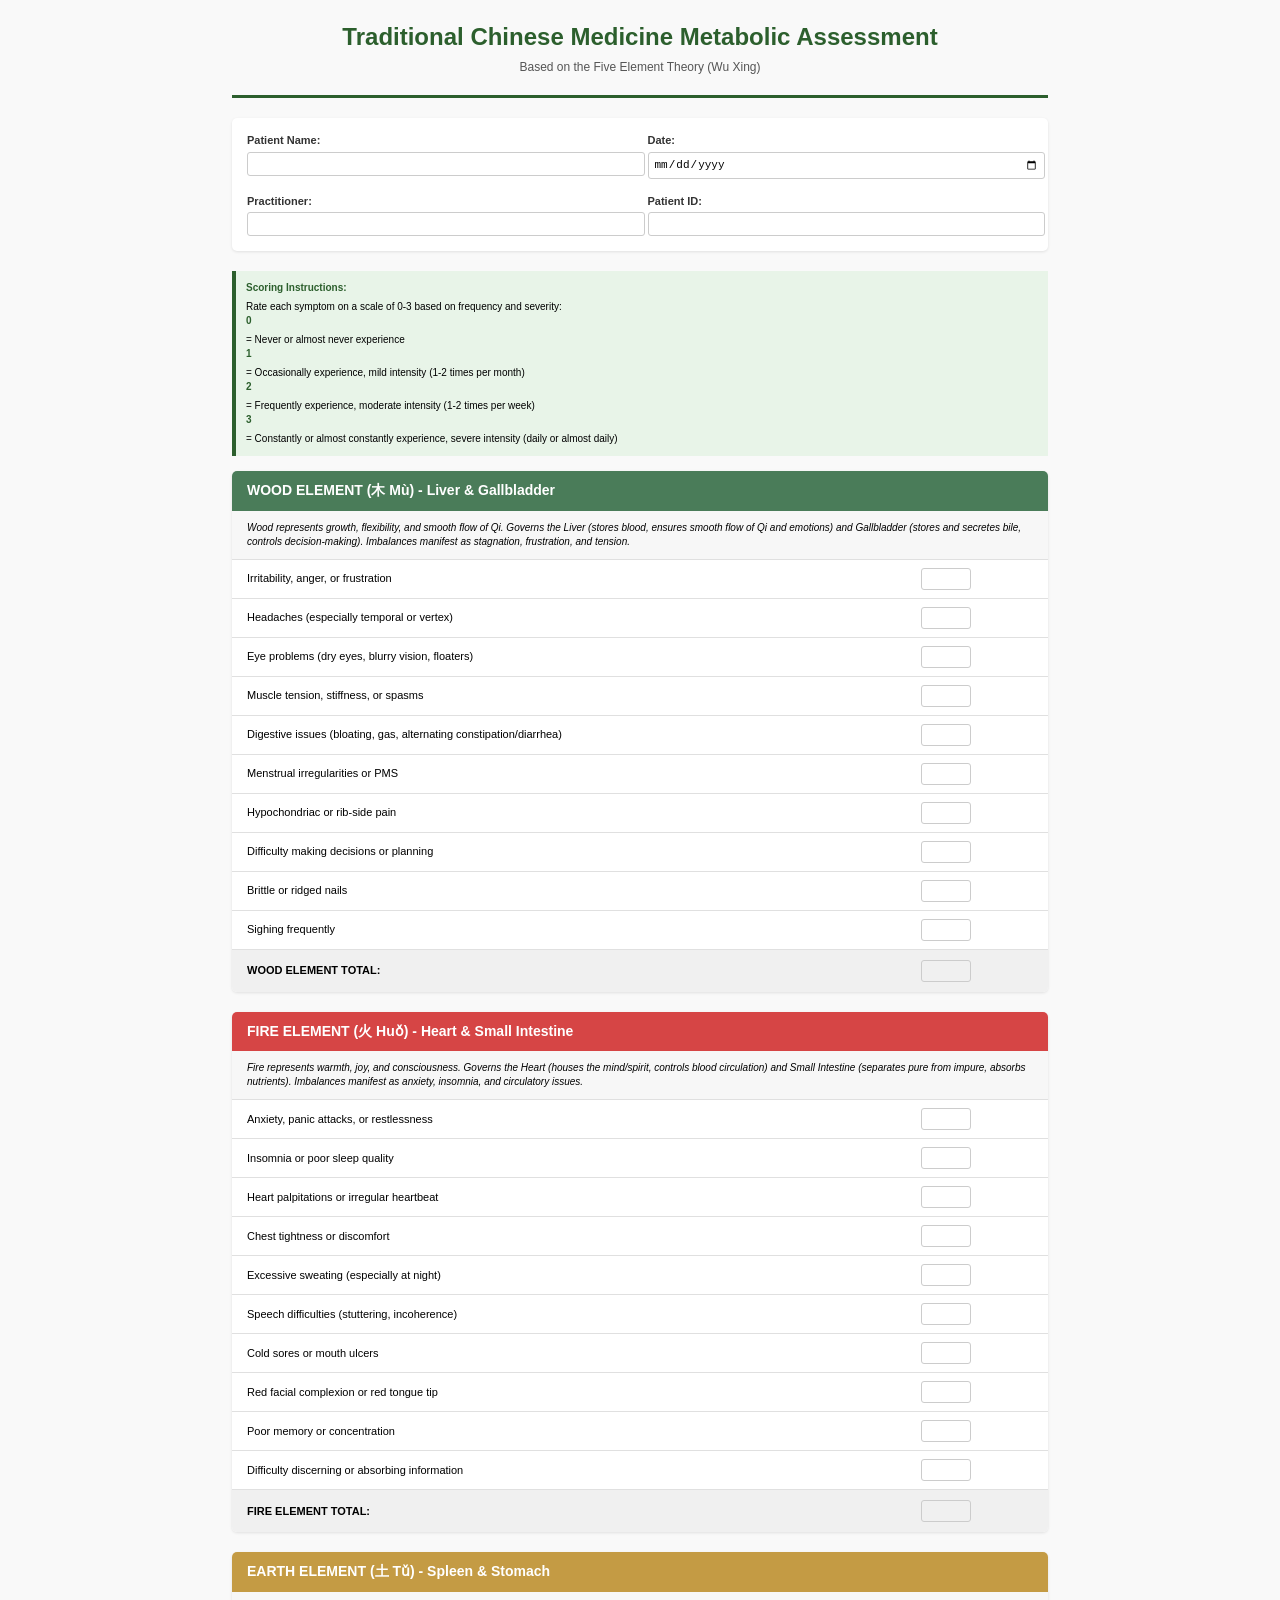
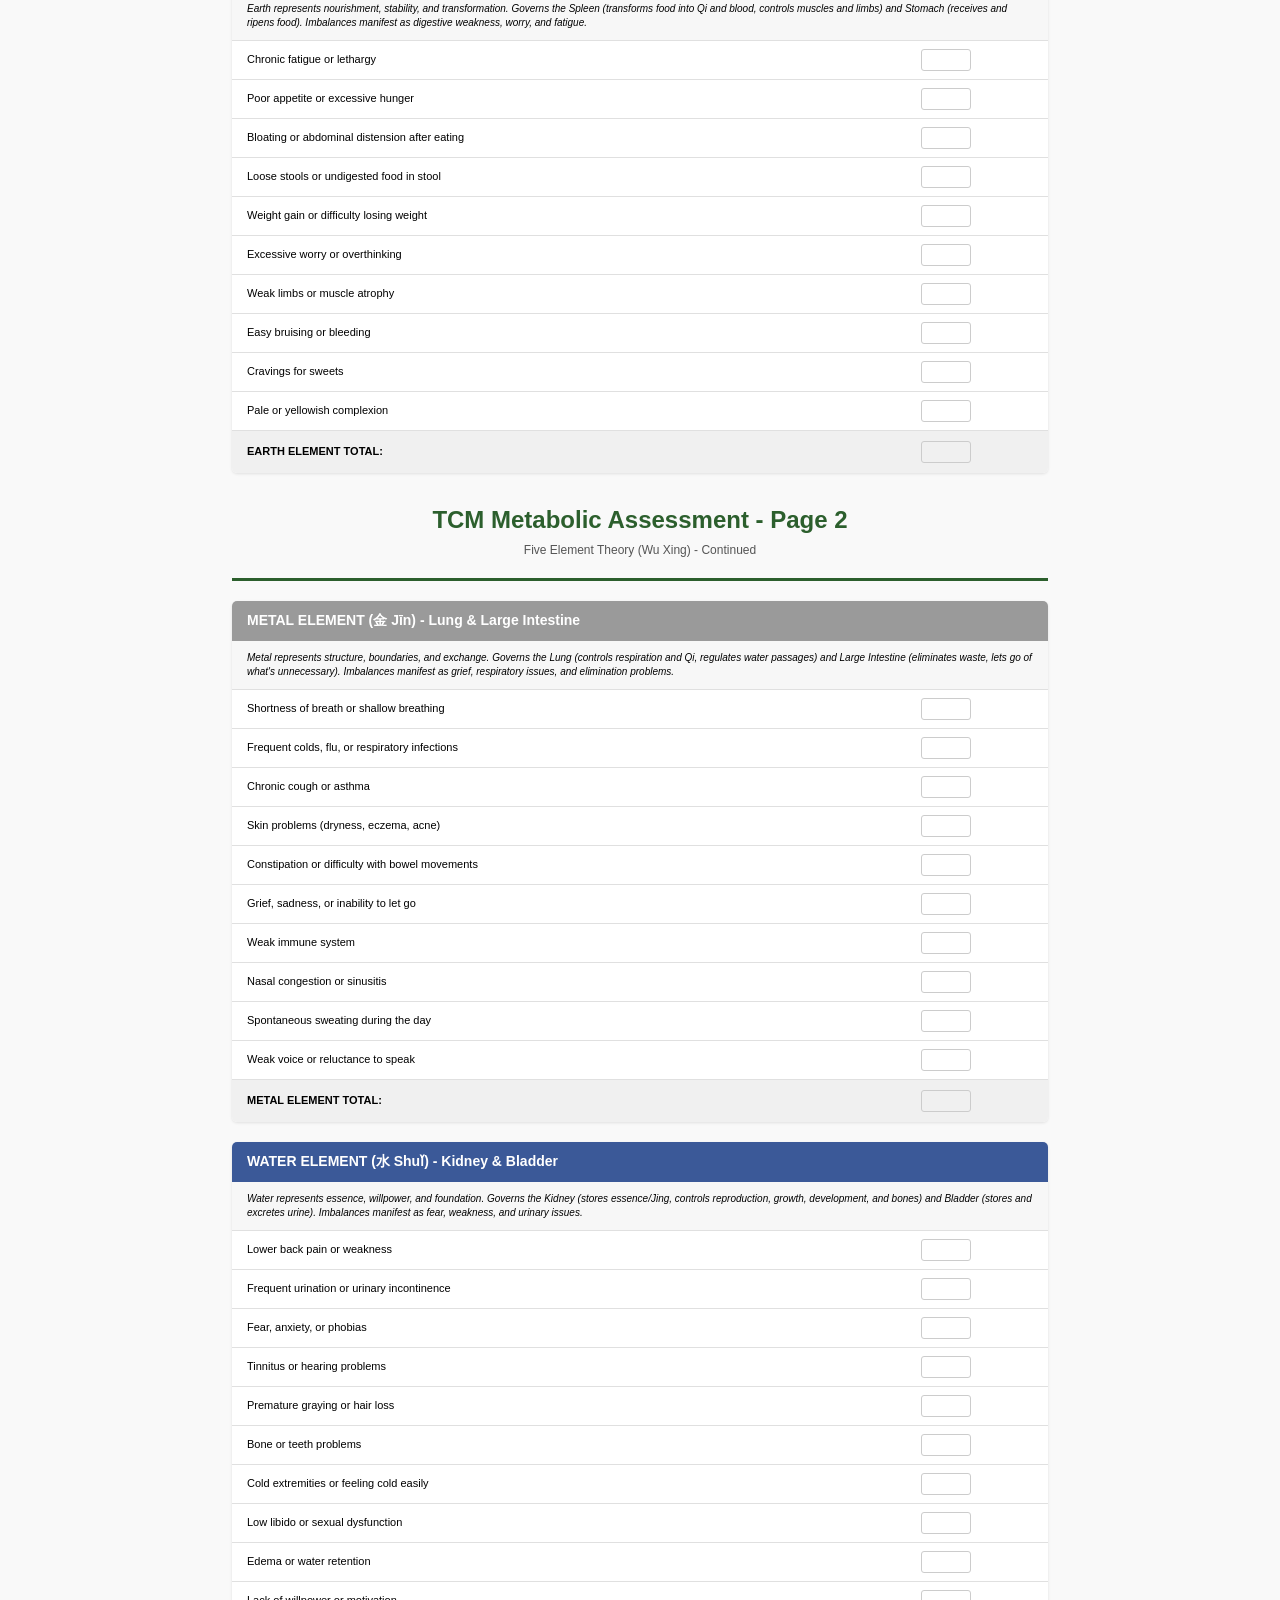
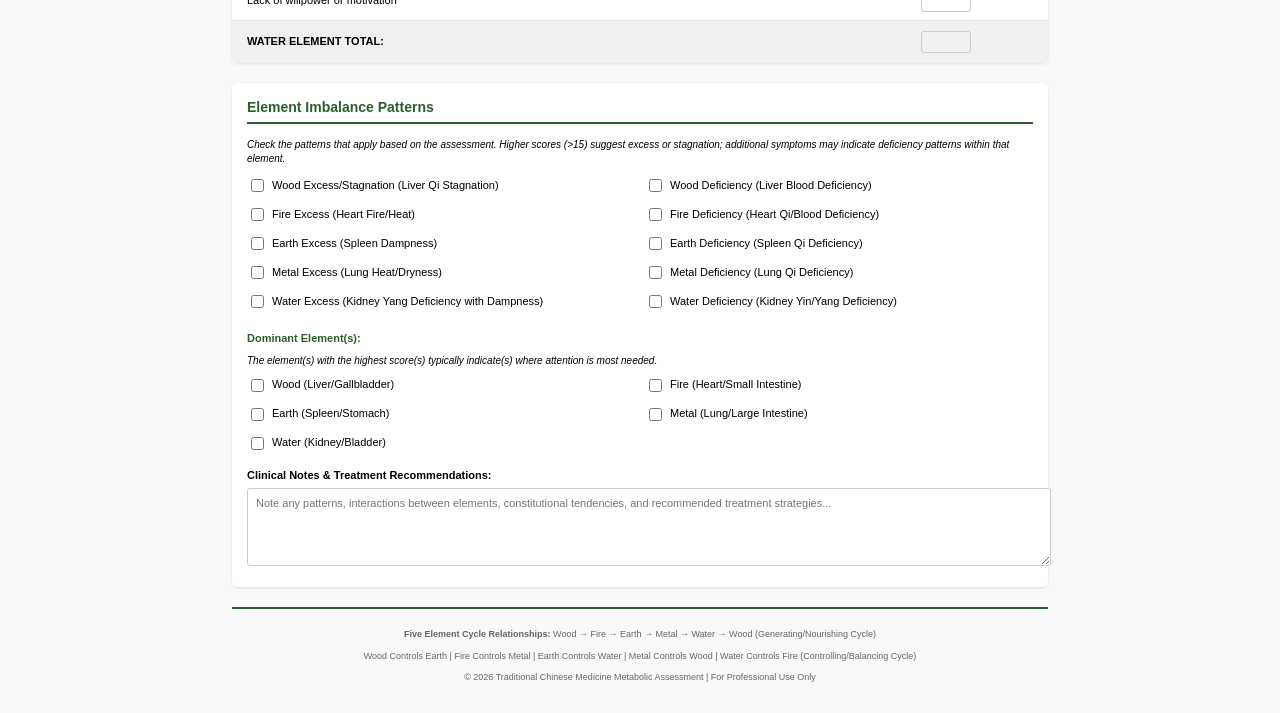
==== tcm_metabolic_assessment.html @ c6892fbf "Create TCM metabolic assessment form with 5 Element Theory alignment Co-authored-by: SavoryApple <97" ====
<!DOCTYPE html>
<html lang="en">
<head>
    <meta charset="UTF-8">
    <meta name="viewport" content="width=device-width, initial-scale=1.0">
    <title>TCM Metabolic Assessment - 5 Element Theory</title>
    <style>
        @media print {
            body {
                margin: 0;
                padding: 0.5in;
            }
            .page-break {
                page-break-after: always;
            }
            input[type="number"] {
                border: none;
                border-bottom: 1px solid #000;
                width: 30px;
            }
        }
        
        body {
            font-family: 'Arial', sans-serif;
            line-height: 1.4;
            max-width: 8.5in;
            margin: 0 auto;
            padding: 20px;
            background-color: #f9f9f9;
        }
        
        .header {
            text-align: center;
            margin-bottom: 20px;
            border-bottom: 3px solid #2c5f2d;
            padding-bottom: 15px;
        }
        
        .header h1 {
            margin: 0;
            color: #2c5f2d;
            font-size: 24px;
        }
        
        .header p {
            margin: 5px 0;
            color: #555;
            font-size: 12px;
        }
        
        .patient-info {
            display: grid;
            grid-template-columns: 1fr 1fr;
            gap: 15px;
            margin-bottom: 20px;
            background: white;
            padding: 15px;
            border-radius: 5px;
            box-shadow: 0 1px 3px rgba(0,0,0,0.1);
        }
        
        .patient-info label {
            display: block;
            font-weight: bold;
            margin-bottom: 3px;
            font-size: 11px;
            color: #333;
        }
        
        .patient-info input {
            width: 100%;
            padding: 5px;
            border: 1px solid #ccc;
            border-radius: 3px;
            font-size: 11px;
        }
        
        .scoring-guide {
            background: #e8f4e8;
            padding: 10px;
            margin-bottom: 15px;
            border-left: 4px solid #2c5f2d;
            font-size: 10px;
        }
        
        .scoring-guide strong {
            display: block;
            margin-bottom: 5px;
            color: #2c5f2d;
        }
        
        .element-section {
            margin-bottom: 20px;
            background: white;
            border-radius: 5px;
            box-shadow: 0 1px 3px rgba(0,0,0,0.1);
            overflow: hidden;
        }
        
        .element-header {
            padding: 10px 15px;
            color: white;
            font-weight: bold;
            font-size: 14px;
        }
        
        .wood-header { background: #4a7c59; }
        .fire-header { background: #d64545; }
        .earth-header { background: #c49b44; }
        .metal-header { background: #9a9a9a; }
        .water-header { background: #3b5998; }
        
        .element-description {
            padding: 10px 15px;
            background: #f7f7f7;
            font-size: 10px;
            font-style: italic;
            border-bottom: 1px solid #e0e0e0;
        }
        
        .symptoms-table {
            width: 100%;
            border-collapse: collapse;
        }
        
        .symptoms-table tr {
            border-bottom: 1px solid #e0e0e0;
        }
        
        .symptoms-table tr:last-child {
            border-bottom: none;
        }
        
        .symptoms-table td {
            padding: 8px 15px;
            font-size: 11px;
        }
        
        .symptom-name {
            width: 75%;
        }
        
        .symptom-score {
            width: 25%;
            text-align: center;
        }
        
        .symptom-score input {
            width: 40px;
            padding: 4px;
            text-align: center;
            border: 1px solid #ccc;
            border-radius: 3px;
            font-size: 11px;
        }
        
        .total-row {
            background: #f0f0f0;
            font-weight: bold;
        }
        
        .total-row td {
            padding: 10px 15px;
        }
        
        .imbalance-section {
            margin-top: 20px;
            background: white;
            padding: 15px;
            border-radius: 5px;
            box-shadow: 0 1px 3px rgba(0,0,0,0.1);
        }
        
        .imbalance-section h3 {
            margin-top: 0;
            color: #2c5f2d;
            font-size: 14px;
            border-bottom: 2px solid #2c5f2d;
            padding-bottom: 5px;
        }
        
        .imbalance-grid {
            display: grid;
            grid-template-columns: 1fr 1fr;
            gap: 10px;
            margin-top: 10px;
        }
        
        .imbalance-item {
            display: flex;
            align-items: center;
            font-size: 11px;
        }
        
        .imbalance-item input[type="checkbox"] {
            margin-right: 8px;
        }
        
        .notes-section {
            margin-top: 15px;
        }
        
        .notes-section label {
            display: block;
            font-weight: bold;
            margin-bottom: 5px;
            font-size: 11px;
        }
        
        .notes-section textarea {
            width: 100%;
            height: 60px;
            padding: 8px;
            border: 1px solid #ccc;
            border-radius: 3px;
            font-size: 11px;
            font-family: Arial, sans-serif;
            resize: vertical;
        }
        
        .page-break {
            margin: 30px 0;
        }
        
        .footer {
            text-align: center;
            margin-top: 20px;
            padding-top: 10px;
            border-top: 2px solid #2c5f2d;
            font-size: 9px;
            color: #666;
        }
    </style>
</head>
<body>
    <!-- PAGE 1 -->
    <div class="header">
        <h1>Traditional Chinese Medicine Metabolic Assessment</h1>
        <p>Based on the Five Element Theory (Wu Xing)</p>
    </div>
    
    <div class="patient-info">
        <div>
            <label>Patient Name:</label>
            <input type="text" name="patient_name">
        </div>
        <div>
            <label>Date:</label>
            <input type="date" name="date">
        </div>
        <div>
            <label>Practitioner:</label>
            <input type="text" name="practitioner">
        </div>
        <div>
            <label>Patient ID:</label>
            <input type="text" name="patient_id">
        </div>
    </div>
    
    <div class="scoring-guide">
        <strong>Scoring Instructions:</strong>
        Rate each symptom on a scale of 0-3 based on frequency and severity:<br>
        <strong>0</strong> = Never or almost never experience<br>
        <strong>1</strong> = Occasionally experience, mild intensity (1-2 times per month)<br>
        <strong>2</strong> = Frequently experience, moderate intensity (1-2 times per week)<br>
        <strong>3</strong> = Constantly or almost constantly experience, severe intensity (daily or almost daily)
    </div>
    
    <!-- WOOD ELEMENT -->
    <div class="element-section">
        <div class="element-header wood-header">
            WOOD ELEMENT (木 Mù) - Liver & Gallbladder
        </div>
        <div class="element-description">
            Wood represents growth, flexibility, and smooth flow of Qi. Governs the Liver (stores blood, ensures smooth flow of Qi and emotions) and Gallbladder (stores and secretes bile, controls decision-making). Imbalances manifest as stagnation, frustration, and tension.
        </div>
        <table class="symptoms-table">
            <tr>
                <td class="symptom-name">Irritability, anger, or frustration</td>
                <td class="symptom-score"><input type="number" min="0" max="3" name="wood_1"></td>
            </tr>
            <tr>
                <td class="symptom-name">Headaches (especially temporal or vertex)</td>
                <td class="symptom-score"><input type="number" min="0" max="3" name="wood_2"></td>
            </tr>
            <tr>
                <td class="symptom-name">Eye problems (dry eyes, blurry vision, floaters)</td>
                <td class="symptom-score"><input type="number" min="0" max="3" name="wood_3"></td>
            </tr>
            <tr>
                <td class="symptom-name">Muscle tension, stiffness, or spasms</td>
                <td class="symptom-score"><input type="number" min="0" max="3" name="wood_4"></td>
            </tr>
            <tr>
                <td class="symptom-name">Digestive issues (bloating, gas, alternating constipation/diarrhea)</td>
                <td class="symptom-score"><input type="number" min="0" max="3" name="wood_5"></td>
            </tr>
            <tr>
                <td class="symptom-name">Menstrual irregularities or PMS</td>
                <td class="symptom-score"><input type="number" min="0" max="3" name="wood_6"></td>
            </tr>
            <tr>
                <td class="symptom-name">Hypochondriac or rib-side pain</td>
                <td class="symptom-score"><input type="number" min="0" max="3" name="wood_7"></td>
            </tr>
            <tr>
                <td class="symptom-name">Difficulty making decisions or planning</td>
                <td class="symptom-score"><input type="number" min="0" max="3" name="wood_8"></td>
            </tr>
            <tr>
                <td class="symptom-name">Brittle or ridged nails</td>
                <td class="symptom-score"><input type="number" min="0" max="3" name="wood_9"></td>
            </tr>
            <tr>
                <td class="symptom-name">Sighing frequently</td>
                <td class="symptom-score"><input type="number" min="0" max="3" name="wood_10"></td>
            </tr>
            <tr class="total-row">
                <td>WOOD ELEMENT TOTAL:</td>
                <td class="symptom-score"><input type="number" name="wood_total" readonly style="background: #f0f0f0;"></td>
            </tr>
        </table>
    </div>
    
    <!-- FIRE ELEMENT -->
    <div class="element-section">
        <div class="element-header fire-header">
            FIRE ELEMENT (火 Huǒ) - Heart & Small Intestine
        </div>
        <div class="element-description">
            Fire represents warmth, joy, and consciousness. Governs the Heart (houses the mind/spirit, controls blood circulation) and Small Intestine (separates pure from impure, absorbs nutrients). Imbalances manifest as anxiety, insomnia, and circulatory issues.
        </div>
        <table class="symptoms-table">
            <tr>
                <td class="symptom-name">Anxiety, panic attacks, or restlessness</td>
                <td class="symptom-score"><input type="number" min="0" max="3" name="fire_1"></td>
            </tr>
            <tr>
                <td class="symptom-name">Insomnia or poor sleep quality</td>
                <td class="symptom-score"><input type="number" min="0" max="3" name="fire_2"></td>
            </tr>
            <tr>
                <td class="symptom-name">Heart palpitations or irregular heartbeat</td>
                <td class="symptom-score"><input type="number" min="0" max="3" name="fire_3"></td>
            </tr>
            <tr>
                <td class="symptom-name">Chest tightness or discomfort</td>
                <td class="symptom-score"><input type="number" min="0" max="3" name="fire_4"></td>
            </tr>
            <tr>
                <td class="symptom-name">Excessive sweating (especially at night)</td>
                <td class="symptom-score"><input type="number" min="0" max="3" name="fire_5"></td>
            </tr>
            <tr>
                <td class="symptom-name">Speech difficulties (stuttering, incoherence)</td>
                <td class="symptom-score"><input type="number" min="0" max="3" name="fire_6"></td>
            </tr>
            <tr>
                <td class="symptom-name">Cold sores or mouth ulcers</td>
                <td class="symptom-score"><input type="number" min="0" max="3" name="fire_7"></td>
            </tr>
            <tr>
                <td class="symptom-name">Red facial complexion or red tongue tip</td>
                <td class="symptom-score"><input type="number" min="0" max="3" name="fire_8"></td>
            </tr>
            <tr>
                <td class="symptom-name">Poor memory or concentration</td>
                <td class="symptom-score"><input type="number" min="0" max="3" name="fire_9"></td>
            </tr>
            <tr>
                <td class="symptom-name">Difficulty discerning or absorbing information</td>
                <td class="symptom-score"><input type="number" min="0" max="3" name="fire_10"></td>
            </tr>
            <tr class="total-row">
                <td>FIRE ELEMENT TOTAL:</td>
                <td class="symptom-score"><input type="number" name="fire_total" readonly style="background: #f0f0f0;"></td>
            </tr>
        </table>
    </div>
    
    <!-- EARTH ELEMENT -->
    <div class="element-section">
        <div class="element-header earth-header">
            EARTH ELEMENT (土 Tǔ) - Spleen & Stomach
        </div>
        <div class="element-description">
            Earth represents nourishment, stability, and transformation. Governs the Spleen (transforms food into Qi and blood, controls muscles and limbs) and Stomach (receives and ripens food). Imbalances manifest as digestive weakness, worry, and fatigue.
        </div>
        <table class="symptoms-table">
            <tr>
                <td class="symptom-name">Chronic fatigue or lethargy</td>
                <td class="symptom-score"><input type="number" min="0" max="3" name="earth_1"></td>
            </tr>
            <tr>
                <td class="symptom-name">Poor appetite or excessive hunger</td>
                <td class="symptom-score"><input type="number" min="0" max="3" name="earth_2"></td>
            </tr>
            <tr>
                <td class="symptom-name">Bloating or abdominal distension after eating</td>
                <td class="symptom-score"><input type="number" min="0" max="3" name="earth_3"></td>
            </tr>
            <tr>
                <td class="symptom-name">Loose stools or undigested food in stool</td>
                <td class="symptom-score"><input type="number" min="0" max="3" name="earth_4"></td>
            </tr>
            <tr>
                <td class="symptom-name">Weight gain or difficulty losing weight</td>
                <td class="symptom-score"><input type="number" min="0" max="3" name="earth_5"></td>
            </tr>
            <tr>
                <td class="symptom-name">Excessive worry or overthinking</td>
                <td class="symptom-score"><input type="number" min="0" max="3" name="earth_6"></td>
            </tr>
            <tr>
                <td class="symptom-name">Weak limbs or muscle atrophy</td>
                <td class="symptom-score"><input type="number" min="0" max="3" name="earth_7"></td>
            </tr>
            <tr>
                <td class="symptom-name">Easy bruising or bleeding</td>
                <td class="symptom-score"><input type="number" min="0" max="3" name="earth_8"></td>
            </tr>
            <tr>
                <td class="symptom-name">Cravings for sweets</td>
                <td class="symptom-score"><input type="number" min="0" max="3" name="earth_9"></td>
            </tr>
            <tr>
                <td class="symptom-name">Pale or yellowish complexion</td>
                <td class="symptom-score"><input type="number" min="0" max="3" name="earth_10"></td>
            </tr>
            <tr class="total-row">
                <td>EARTH ELEMENT TOTAL:</td>
                <td class="symptom-score"><input type="number" name="earth_total" readonly style="background: #f0f0f0;"></td>
            </tr>
        </table>
    </div>
    
    <div class="page-break"></div>
    
    <!-- PAGE 2 -->
    <div class="header" style="margin-top: 0;">
        <h1>TCM Metabolic Assessment - Page 2</h1>
        <p>Five Element Theory (Wu Xing) - Continued</p>
    </div>
    
    <!-- METAL ELEMENT -->
    <div class="element-section">
        <div class="element-header metal-header">
            METAL ELEMENT (金 Jīn) - Lung & Large Intestine
        </div>
        <div class="element-description">
            Metal represents structure, boundaries, and exchange. Governs the Lung (controls respiration and Qi, regulates water passages) and Large Intestine (eliminates waste, lets go of what's unnecessary). Imbalances manifest as grief, respiratory issues, and elimination problems.
        </div>
        <table class="symptoms-table">
            <tr>
                <td class="symptom-name">Shortness of breath or shallow breathing</td>
                <td class="symptom-score"><input type="number" min="0" max="3" name="metal_1"></td>
            </tr>
            <tr>
                <td class="symptom-name">Frequent colds, flu, or respiratory infections</td>
                <td class="symptom-score"><input type="number" min="0" max="3" name="metal_2"></td>
            </tr>
            <tr>
                <td class="symptom-name">Chronic cough or asthma</td>
                <td class="symptom-score"><input type="number" min="0" max="3" name="metal_3"></td>
            </tr>
            <tr>
                <td class="symptom-name">Skin problems (dryness, eczema, acne)</td>
                <td class="symptom-score"><input type="number" min="0" max="3" name="metal_4"></td>
            </tr>
            <tr>
                <td class="symptom-name">Constipation or difficulty with bowel movements</td>
                <td class="symptom-score"><input type="number" min="0" max="3" name="metal_5"></td>
            </tr>
            <tr>
                <td class="symptom-name">Grief, sadness, or inability to let go</td>
                <td class="symptom-score"><input type="number" min="0" max="3" name="metal_6"></td>
            </tr>
            <tr>
                <td class="symptom-name">Weak immune system</td>
                <td class="symptom-score"><input type="number" min="0" max="3" name="metal_7"></td>
            </tr>
            <tr>
                <td class="symptom-name">Nasal congestion or sinusitis</td>
                <td class="symptom-score"><input type="number" min="0" max="3" name="metal_8"></td>
            </tr>
            <tr>
                <td class="symptom-name">Spontaneous sweating during the day</td>
                <td class="symptom-score"><input type="number" min="0" max="3" name="metal_9"></td>
            </tr>
            <tr>
                <td class="symptom-name">Weak voice or reluctance to speak</td>
                <td class="symptom-score"><input type="number" min="0" max="3" name="metal_10"></td>
            </tr>
            <tr class="total-row">
                <td>METAL ELEMENT TOTAL:</td>
                <td class="symptom-score"><input type="number" name="metal_total" readonly style="background: #f0f0f0;"></td>
            </tr>
        </table>
    </div>
    
    <!-- WATER ELEMENT -->
    <div class="element-section">
        <div class="element-header water-header">
            WATER ELEMENT (水 Shuǐ) - Kidney & Bladder
        </div>
        <div class="element-description">
            Water represents essence, willpower, and foundation. Governs the Kidney (stores essence/Jing, controls reproduction, growth, development, and bones) and Bladder (stores and excretes urine). Imbalances manifest as fear, weakness, and urinary issues.
        </div>
        <table class="symptoms-table">
            <tr>
                <td class="symptom-name">Lower back pain or weakness</td>
                <td class="symptom-score"><input type="number" min="0" max="3" name="water_1"></td>
            </tr>
            <tr>
                <td class="symptom-name">Frequent urination or urinary incontinence</td>
                <td class="symptom-score"><input type="number" min="0" max="3" name="water_2"></td>
            </tr>
            <tr>
                <td class="symptom-name">Fear, anxiety, or phobias</td>
                <td class="symptom-score"><input type="number" min="0" max="3" name="water_3"></td>
            </tr>
            <tr>
                <td class="symptom-name">Tinnitus or hearing problems</td>
                <td class="symptom-score"><input type="number" min="0" max="3" name="water_4"></td>
            </tr>
            <tr>
                <td class="symptom-name">Premature graying or hair loss</td>
                <td class="symptom-score"><input type="number" min="0" max="3" name="water_5"></td>
            </tr>
            <tr>
                <td class="symptom-name">Bone or teeth problems</td>
                <td class="symptom-score"><input type="number" min="0" max="3" name="water_6"></td>
            </tr>
            <tr>
                <td class="symptom-name">Cold extremities or feeling cold easily</td>
                <td class="symptom-score"><input type="number" min="0" max="3" name="water_7"></td>
            </tr>
            <tr>
                <td class="symptom-name">Low libido or sexual dysfunction</td>
                <td class="symptom-score"><input type="number" min="0" max="3" name="water_8"></td>
            </tr>
            <tr>
                <td class="symptom-name">Edema or water retention</td>
                <td class="symptom-score"><input type="number" min="0" max="3" name="water_9"></td>
            </tr>
            <tr>
                <td class="symptom-name">Lack of willpower or motivation</td>
                <td class="symptom-score"><input type="number" min="0" max="3" name="water_10"></td>
            </tr>
            <tr class="total-row">
                <td>WATER ELEMENT TOTAL:</td>
                <td class="symptom-score"><input type="number" name="water_total" readonly style="background: #f0f0f0;"></td>
            </tr>
        </table>
    </div>
    
    <!-- IMBALANCE AND DOMINANCE SECTION -->
    <div class="imbalance-section">
        <h3>Element Imbalance Patterns</h3>
        <p style="font-size: 10px; margin-bottom: 10px; font-style: italic;">
            Check the patterns that apply based on the assessment. Higher scores (>15) suggest excess or stagnation; additional symptoms may indicate deficiency patterns within that element.
        </p>
        
        <div class="imbalance-grid">
            <div class="imbalance-item">
                <input type="checkbox" name="imbalance_wood_excess">
                <label>Wood Excess/Stagnation (Liver Qi Stagnation)</label>
            </div>
            <div class="imbalance-item">
                <input type="checkbox" name="imbalance_wood_deficiency">
                <label>Wood Deficiency (Liver Blood Deficiency)</label>
            </div>
            <div class="imbalance-item">
                <input type="checkbox" name="imbalance_fire_excess">
                <label>Fire Excess (Heart Fire/Heat)</label>
            </div>
            <div class="imbalance-item">
                <input type="checkbox" name="imbalance_fire_deficiency">
                <label>Fire Deficiency (Heart Qi/Blood Deficiency)</label>
            </div>
            <div class="imbalance-item">
                <input type="checkbox" name="imbalance_earth_excess">
                <label>Earth Excess (Spleen Dampness)</label>
            </div>
            <div class="imbalance-item">
                <input type="checkbox" name="imbalance_earth_deficiency">
                <label>Earth Deficiency (Spleen Qi Deficiency)</label>
            </div>
            <div class="imbalance-item">
                <input type="checkbox" name="imbalance_metal_excess">
                <label>Metal Excess (Lung Heat/Dryness)</label>
            </div>
            <div class="imbalance-item">
                <input type="checkbox" name="imbalance_metal_deficiency">
                <label>Metal Deficiency (Lung Qi Deficiency)</label>
            </div>
            <div class="imbalance-item">
                <input type="checkbox" name="imbalance_water_excess">
                <label>Water Excess (Kidney Yang Deficiency with Dampness)</label>
            </div>
            <div class="imbalance-item">
                <input type="checkbox" name="imbalance_water_deficiency">
                <label>Water Deficiency (Kidney Yin/Yang Deficiency)</label>
            </div>
        </div>
        
        <div style="margin-top: 15px;">
            <strong style="font-size: 11px; color: #2c5f2d;">Dominant Element(s):</strong>
            <p style="font-size: 10px; margin: 5px 0; font-style: italic;">
                The element(s) with the highest score(s) typically indicate(s) where attention is most needed.
            </p>
            <div class="imbalance-grid" style="margin-top: 8px;">
                <div class="imbalance-item">
                    <input type="checkbox" name="dominant_wood">
                    <label>Wood (Liver/Gallbladder)</label>
                </div>
                <div class="imbalance-item">
                    <input type="checkbox" name="dominant_fire">
                    <label>Fire (Heart/Small Intestine)</label>
                </div>
                <div class="imbalance-item">
                    <input type="checkbox" name="dominant_earth">
                    <label>Earth (Spleen/Stomach)</label>
                </div>
                <div class="imbalance-item">
                    <input type="checkbox" name="dominant_metal">
                    <label>Metal (Lung/Large Intestine)</label>
                </div>
                <div class="imbalance-item">
                    <input type="checkbox" name="dominant_water">
                    <label>Water (Kidney/Bladder)</label>
                </div>
            </div>
        </div>
        
        <div class="notes-section">
            <label>Clinical Notes & Treatment Recommendations:</label>
            <textarea name="clinical_notes" placeholder="Note any patterns, interactions between elements, constitutional tendencies, and recommended treatment strategies..."></textarea>
        </div>
    </div>
    
    <div class="footer">
        <p><strong>Five Element Cycle Relationships:</strong> Wood → Fire → Earth → Metal → Water → Wood (Generating/Nourishing Cycle)</p>
        <p>Wood Controls Earth | Fire Controls Metal | Earth Controls Water | Metal Controls Wood | Water Controls Fire (Controlling/Balancing Cycle)</p>
        <p style="margin-top: 8px;">© 2026 Traditional Chinese Medicine Metabolic Assessment | For Professional Use Only</p>
    </div>
    
    <script>
        // Auto-calculate totals
        function calculateTotal(elementPrefix) {
            let total = 0;
            for (let i = 1; i <= 10; i++) {
                const input = document.querySelector(`input[name="${elementPrefix}_${i}"]`);
                if (input && input.value) {
                    total += parseInt(input.value) || 0;
                }
            }
            const totalInput = document.querySelector(`input[name="${elementPrefix}_total"]`);
            if (totalInput) {
                totalInput.value = total;
            }
        }
        
        // Add event listeners to all symptom inputs
        document.addEventListener('DOMContentLoaded', function() {
            const elements = ['wood', 'fire', 'earth', 'metal', 'water'];
            elements.forEach(element => {
                for (let i = 1; i <= 10; i++) {
                    const input = document.querySelector(`input[name="${element}_${i}"]`);
                    if (input) {
                        input.addEventListener('input', () => calculateTotal(element));
                    }
                }
            });
        });
        
        // Print functionality
        window.addEventListener('beforeprint', function() {
            console.log('Preparing document for printing...');
        });
    </script>
</body>
</html>
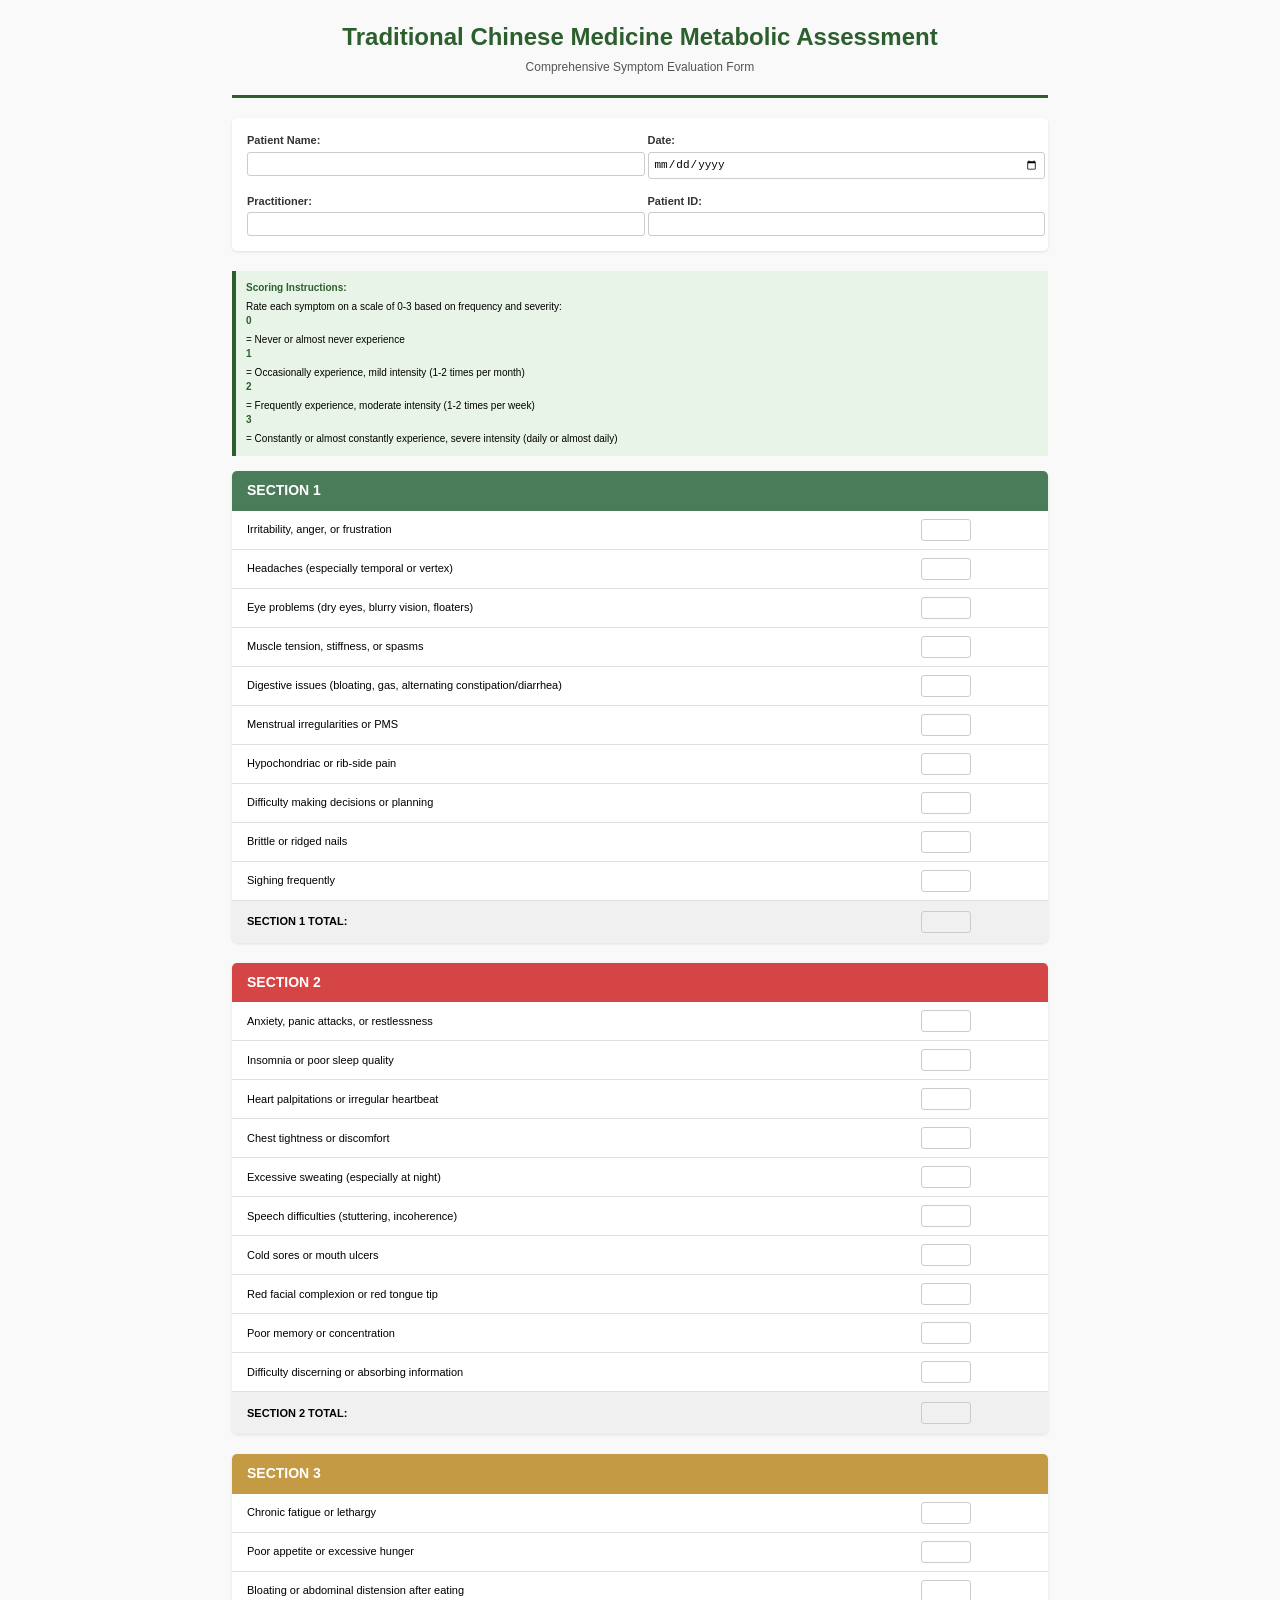
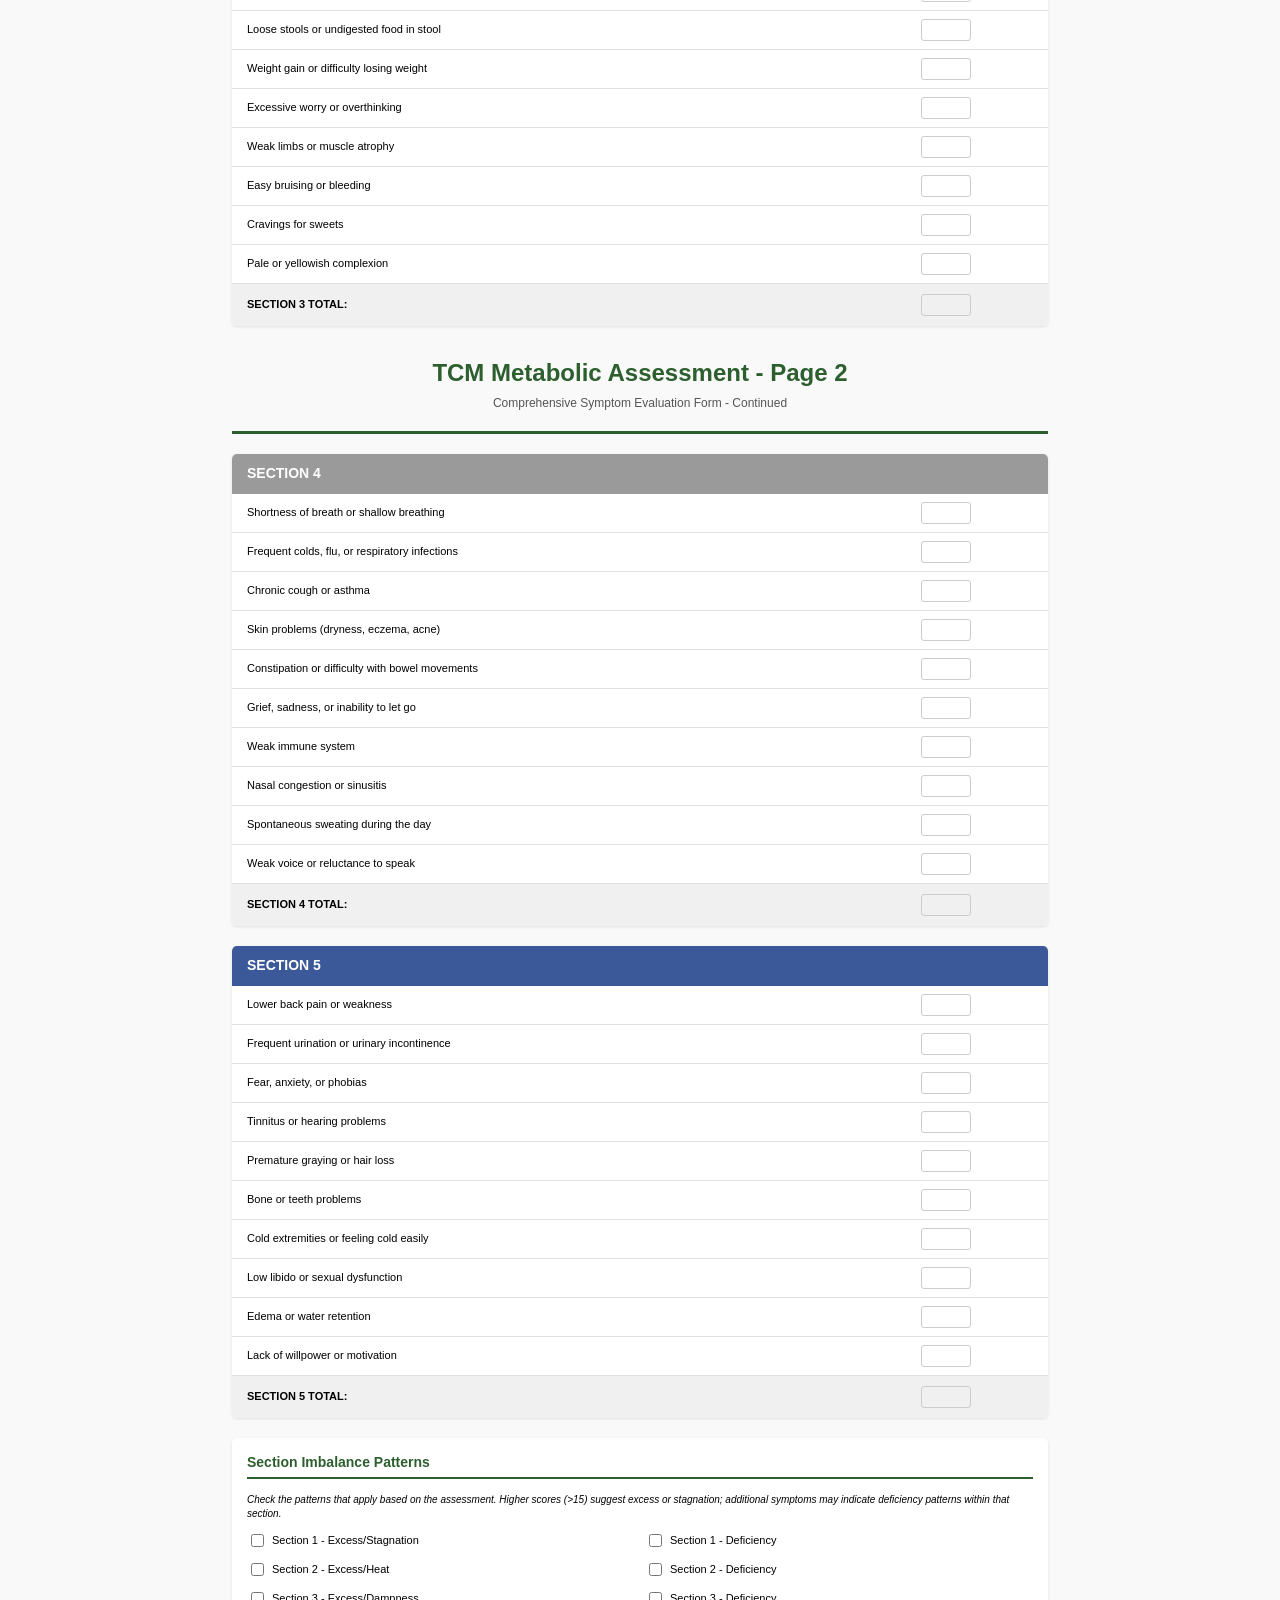
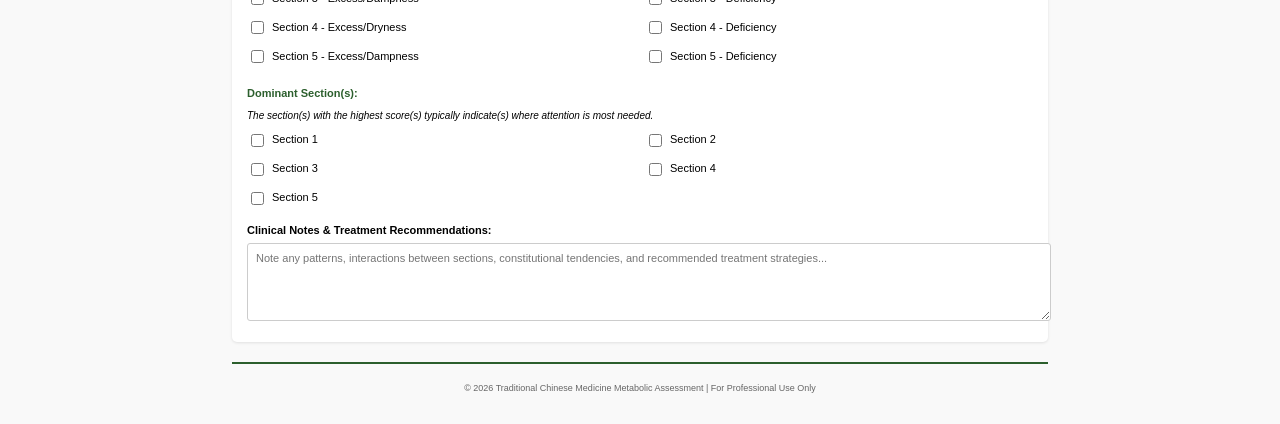
==== commit 7f8ec635: "Remove element names and replace with neutral section numbers to eliminate user bias Co-authored-by:" ====
--- a/tcm_metabolic_assessment.html
+++ b/tcm_metabolic_assessment.html
@@ -236,7 +236,7 @@
     <!-- PAGE 1 -->
     <div class="header">
         <h1>Traditional Chinese Medicine Metabolic Assessment</h1>
-        <p>Based on the Five Element Theory (Wu Xing)</p>
+        <p>Comprehensive Symptom Evaluation Form</p>
     </div>
     
     <div class="patient-info">
@@ -267,13 +267,10 @@
         <strong>3</strong> = Constantly or almost constantly experience, severe intensity (daily or almost daily)
     </div>
     
-    <!-- WOOD ELEMENT -->
+    <!-- SECTION 1 -->
     <div class="element-section">
         <div class="element-header wood-header">
-            WOOD ELEMENT (木 Mù) - Liver & Gallbladder
-        </div>
-        <div class="element-description">
-            Wood represents growth, flexibility, and smooth flow of Qi. Governs the Liver (stores blood, ensures smooth flow of Qi and emotions) and Gallbladder (stores and secretes bile, controls decision-making). Imbalances manifest as stagnation, frustration, and tension.
+            SECTION 1
         </div>
         <table class="symptoms-table">
             <tr>
@@ -317,19 +314,16 @@
                 <td class="symptom-score"><input type="number" min="0" max="3" name="wood_10"></td>
             </tr>
             <tr class="total-row">
-                <td>WOOD ELEMENT TOTAL:</td>
-                <td class="symptom-score"><input type="number" name="wood_total" readonly style="background: #f0f0f0;"></td>
+                <td>SECTION 1 TOTAL:</td>
+                <td class="symptom-score"><input type="number" name="wood_total" min="0" max="30" readonly style="background: #f0f0f0;"></td>
             </tr>
         </table>
     </div>
     
-    <!-- FIRE ELEMENT -->
+    <!-- SECTION 2 -->
     <div class="element-section">
         <div class="element-header fire-header">
-            FIRE ELEMENT (火 Huǒ) - Heart & Small Intestine
-        </div>
-        <div class="element-description">
-            Fire represents warmth, joy, and consciousness. Governs the Heart (houses the mind/spirit, controls blood circulation) and Small Intestine (separates pure from impure, absorbs nutrients). Imbalances manifest as anxiety, insomnia, and circulatory issues.
+            SECTION 2
         </div>
         <table class="symptoms-table">
             <tr>
@@ -373,19 +367,16 @@
                 <td class="symptom-score"><input type="number" min="0" max="3" name="fire_10"></td>
             </tr>
             <tr class="total-row">
-                <td>FIRE ELEMENT TOTAL:</td>
-                <td class="symptom-score"><input type="number" name="fire_total" readonly style="background: #f0f0f0;"></td>
+                <td>SECTION 2 TOTAL:</td>
+                <td class="symptom-score"><input type="number" name="fire_total" min="0" max="30" readonly style="background: #f0f0f0;"></td>
             </tr>
         </table>
     </div>
     
-    <!-- EARTH ELEMENT -->
+    <!-- SECTION 3 -->
     <div class="element-section">
         <div class="element-header earth-header">
-            EARTH ELEMENT (土 Tǔ) - Spleen & Stomach
-        </div>
-        <div class="element-description">
-            Earth represents nourishment, stability, and transformation. Governs the Spleen (transforms food into Qi and blood, controls muscles and limbs) and Stomach (receives and ripens food). Imbalances manifest as digestive weakness, worry, and fatigue.
+            SECTION 3
         </div>
         <table class="symptoms-table">
             <tr>
@@ -429,8 +420,8 @@
                 <td class="symptom-score"><input type="number" min="0" max="3" name="earth_10"></td>
             </tr>
             <tr class="total-row">
-                <td>EARTH ELEMENT TOTAL:</td>
-                <td class="symptom-score"><input type="number" name="earth_total" readonly style="background: #f0f0f0;"></td>
+                <td>SECTION 3 TOTAL:</td>
+                <td class="symptom-score"><input type="number" name="earth_total" min="0" max="30" readonly style="background: #f0f0f0;"></td>
             </tr>
         </table>
     </div>
@@ -440,16 +431,13 @@
     <!-- PAGE 2 -->
     <div class="header" style="margin-top: 0;">
         <h1>TCM Metabolic Assessment - Page 2</h1>
-        <p>Five Element Theory (Wu Xing) - Continued</p>
-    </div>
-    
-    <!-- METAL ELEMENT -->
+        <p>Comprehensive Symptom Evaluation Form - Continued</p>
+    </div>
+    
+    <!-- SECTION 4 -->
     <div class="element-section">
         <div class="element-header metal-header">
-            METAL ELEMENT (金 Jīn) - Lung & Large Intestine
-        </div>
-        <div class="element-description">
-            Metal represents structure, boundaries, and exchange. Governs the Lung (controls respiration and Qi, regulates water passages) and Large Intestine (eliminates waste, lets go of what's unnecessary). Imbalances manifest as grief, respiratory issues, and elimination problems.
+            SECTION 4
         </div>
         <table class="symptoms-table">
             <tr>
@@ -493,19 +481,16 @@
                 <td class="symptom-score"><input type="number" min="0" max="3" name="metal_10"></td>
             </tr>
             <tr class="total-row">
-                <td>METAL ELEMENT TOTAL:</td>
-                <td class="symptom-score"><input type="number" name="metal_total" readonly style="background: #f0f0f0;"></td>
+                <td>SECTION 4 TOTAL:</td>
+                <td class="symptom-score"><input type="number" name="metal_total" min="0" max="30" readonly style="background: #f0f0f0;"></td>
             </tr>
         </table>
     </div>
     
-    <!-- WATER ELEMENT -->
+    <!-- SECTION 5 -->
     <div class="element-section">
         <div class="element-header water-header">
-            WATER ELEMENT (水 Shuǐ) - Kidney & Bladder
-        </div>
-        <div class="element-description">
-            Water represents essence, willpower, and foundation. Governs the Kidney (stores essence/Jing, controls reproduction, growth, development, and bones) and Bladder (stores and excretes urine). Imbalances manifest as fear, weakness, and urinary issues.
+            SECTION 5
         </div>
         <table class="symptoms-table">
             <tr>
@@ -549,100 +534,98 @@
                 <td class="symptom-score"><input type="number" min="0" max="3" name="water_10"></td>
             </tr>
             <tr class="total-row">
-                <td>WATER ELEMENT TOTAL:</td>
-                <td class="symptom-score"><input type="number" name="water_total" readonly style="background: #f0f0f0;"></td>
+                <td>SECTION 5 TOTAL:</td>
+                <td class="symptom-score"><input type="number" name="water_total" min="0" max="30" readonly style="background: #f0f0f0;"></td>
             </tr>
         </table>
     </div>
     
     <!-- IMBALANCE AND DOMINANCE SECTION -->
     <div class="imbalance-section">
-        <h3>Element Imbalance Patterns</h3>
+        <h3>Section Imbalance Patterns</h3>
         <p style="font-size: 10px; margin-bottom: 10px; font-style: italic;">
-            Check the patterns that apply based on the assessment. Higher scores (>15) suggest excess or stagnation; additional symptoms may indicate deficiency patterns within that element.
+            Check the patterns that apply based on the assessment. Higher scores (>15) suggest excess or stagnation; additional symptoms may indicate deficiency patterns within that section.
         </p>
         
         <div class="imbalance-grid">
             <div class="imbalance-item">
                 <input type="checkbox" name="imbalance_wood_excess">
-                <label>Wood Excess/Stagnation (Liver Qi Stagnation)</label>
+                <label>Section 1 - Excess/Stagnation</label>
             </div>
             <div class="imbalance-item">
                 <input type="checkbox" name="imbalance_wood_deficiency">
-                <label>Wood Deficiency (Liver Blood Deficiency)</label>
+                <label>Section 1 - Deficiency</label>
             </div>
             <div class="imbalance-item">
                 <input type="checkbox" name="imbalance_fire_excess">
-                <label>Fire Excess (Heart Fire/Heat)</label>
+                <label>Section 2 - Excess/Heat</label>
             </div>
             <div class="imbalance-item">
                 <input type="checkbox" name="imbalance_fire_deficiency">
-                <label>Fire Deficiency (Heart Qi/Blood Deficiency)</label>
+                <label>Section 2 - Deficiency</label>
             </div>
             <div class="imbalance-item">
                 <input type="checkbox" name="imbalance_earth_excess">
-                <label>Earth Excess (Spleen Dampness)</label>
+                <label>Section 3 - Excess/Dampness</label>
             </div>
             <div class="imbalance-item">
                 <input type="checkbox" name="imbalance_earth_deficiency">
-                <label>Earth Deficiency (Spleen Qi Deficiency)</label>
+                <label>Section 3 - Deficiency</label>
             </div>
             <div class="imbalance-item">
                 <input type="checkbox" name="imbalance_metal_excess">
-                <label>Metal Excess (Lung Heat/Dryness)</label>
+                <label>Section 4 - Excess/Dryness</label>
             </div>
             <div class="imbalance-item">
                 <input type="checkbox" name="imbalance_metal_deficiency">
-                <label>Metal Deficiency (Lung Qi Deficiency)</label>
+                <label>Section 4 - Deficiency</label>
             </div>
             <div class="imbalance-item">
                 <input type="checkbox" name="imbalance_water_excess">
-                <label>Water Excess (Kidney Yang Deficiency with Dampness)</label>
+                <label>Section 5 - Excess/Dampness</label>
             </div>
             <div class="imbalance-item">
                 <input type="checkbox" name="imbalance_water_deficiency">
-                <label>Water Deficiency (Kidney Yin/Yang Deficiency)</label>
+                <label>Section 5 - Deficiency</label>
             </div>
         </div>
         
         <div style="margin-top: 15px;">
-            <strong style="font-size: 11px; color: #2c5f2d;">Dominant Element(s):</strong>
+            <strong style="font-size: 11px; color: #2c5f2d;">Dominant Section(s):</strong>
             <p style="font-size: 10px; margin: 5px 0; font-style: italic;">
-                The element(s) with the highest score(s) typically indicate(s) where attention is most needed.
+                The section(s) with the highest score(s) typically indicate(s) where attention is most needed.
             </p>
             <div class="imbalance-grid" style="margin-top: 8px;">
                 <div class="imbalance-item">
                     <input type="checkbox" name="dominant_wood">
-                    <label>Wood (Liver/Gallbladder)</label>
+                    <label>Section 1</label>
                 </div>
                 <div class="imbalance-item">
                     <input type="checkbox" name="dominant_fire">
-                    <label>Fire (Heart/Small Intestine)</label>
+                    <label>Section 2</label>
                 </div>
                 <div class="imbalance-item">
                     <input type="checkbox" name="dominant_earth">
-                    <label>Earth (Spleen/Stomach)</label>
+                    <label>Section 3</label>
                 </div>
                 <div class="imbalance-item">
                     <input type="checkbox" name="dominant_metal">
-                    <label>Metal (Lung/Large Intestine)</label>
+                    <label>Section 4</label>
                 </div>
                 <div class="imbalance-item">
                     <input type="checkbox" name="dominant_water">
-                    <label>Water (Kidney/Bladder)</label>
+                    <label>Section 5</label>
                 </div>
             </div>
         </div>
         
         <div class="notes-section">
             <label>Clinical Notes & Treatment Recommendations:</label>
-            <textarea name="clinical_notes" placeholder="Note any patterns, interactions between elements, constitutional tendencies, and recommended treatment strategies..."></textarea>
+            <textarea name="clinical_notes" placeholder="Note any patterns, interactions between sections, constitutional tendencies, and recommended treatment strategies..."></textarea>
         </div>
     </div>
     
     <div class="footer">
-        <p><strong>Five Element Cycle Relationships:</strong> Wood → Fire → Earth → Metal → Water → Wood (Generating/Nourishing Cycle)</p>
-        <p>Wood Controls Earth | Fire Controls Metal | Earth Controls Water | Metal Controls Wood | Water Controls Fire (Controlling/Balancing Cycle)</p>
         <p style="margin-top: 8px;">© 2026 Traditional Chinese Medicine Metabolic Assessment | For Professional Use Only</p>
     </div>
     
